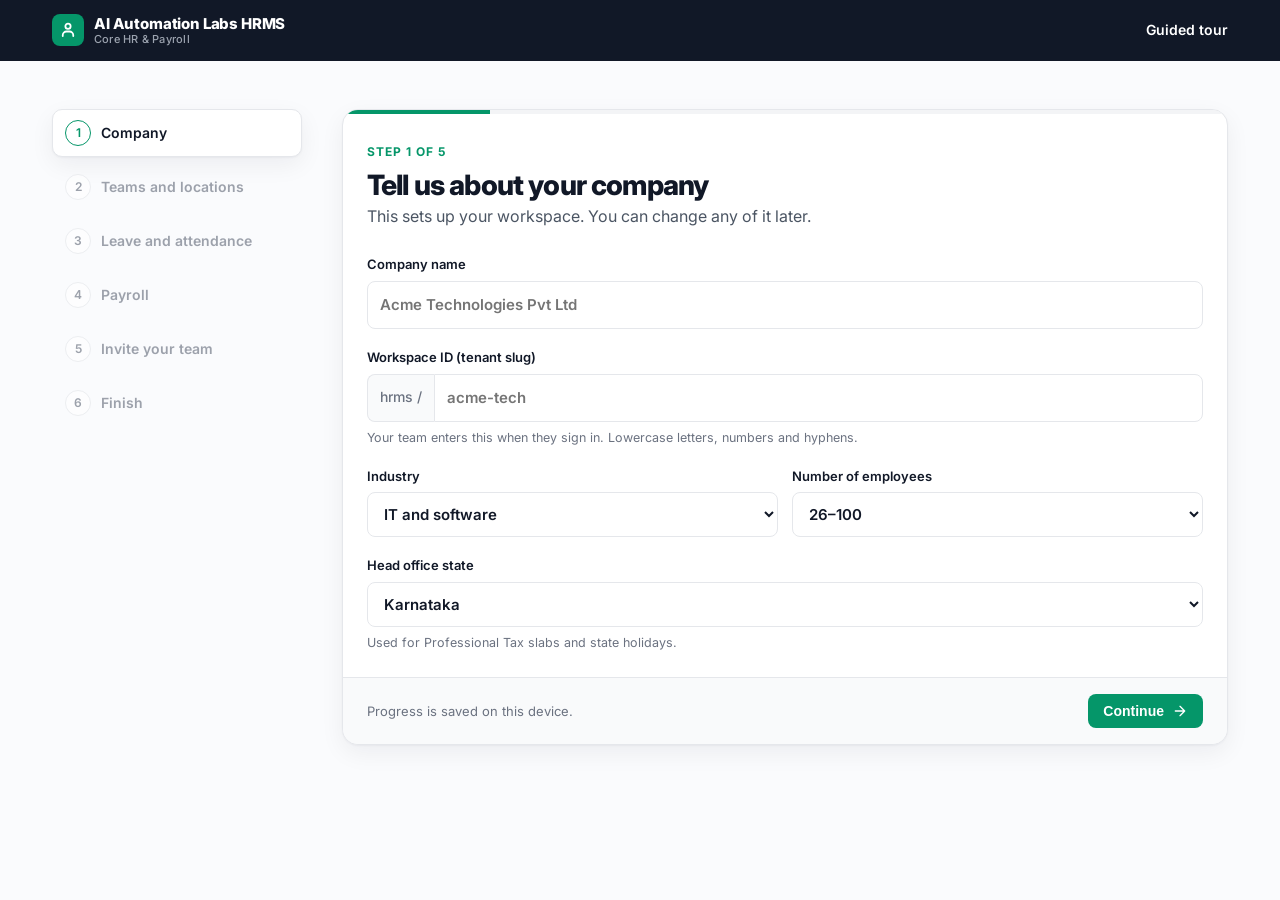
==== onboarding.html @ c488314c "Add sign-up, onboarding wizard and guided tour - signup.html: "Start free trial" page with How it wo" ====
<!doctype html>
<html lang="en-IN">
<head>
<meta charset="utf-8">
<meta name="viewport" content="width=device-width, initial-scale=1">
<title>Set up your company · AI Automation Labs HRMS</title>
<meta name="description" content="Set up your company in AI Automation Labs HRMS: departments, leave policy, payroll and team.">
<meta name="theme-color" content="#111827">
<link rel="preconnect" href="https://fonts.googleapis.com">
<link rel="preconnect" href="https://fonts.gstatic.com" crossorigin>
<link href="https://fonts.googleapis.com/css2?family=Inter:wght@400;500;600;700;800&display=swap" rel="stylesheet">
<link rel="stylesheet" href="site.css">
<link rel="stylesheet" href="pages.css">
<link rel="icon" href="data:image/svg+xml,%3Csvg xmlns='http://www.w3.org/2000/svg' viewBox='0 0 32 32'%3E%3Crect width='32' height='32' rx='8' fill='%23059669'/%3E%3Cpath d='M9 22v-1.5a4.5 4.5 0 0 1 4.5-4.5h5a4.5 4.5 0 0 1 4.5 4.5V22M16 13.5a3.5 3.5 0 1 0 0-7 3.5 3.5 0 0 0 0 7Z' fill='none' stroke='white' stroke-width='2.2' stroke-linecap='round'/%3E%3C/svg%3E">
</head>
<body>
<svg width="0" height="0" style="position:absolute" aria-hidden="true">
  <defs>
    <symbol id="i-user" viewBox="0 0 24 24" fill="none" stroke="currentColor" stroke-width="2" stroke-linecap="round" stroke-linejoin="round"><path d="M19 21v-2a4 4 0 0 0-4-4H9a4 4 0 0 0-4 4v2"/><circle cx="12" cy="7" r="4"/></symbol>
    <symbol id="i-users" viewBox="0 0 24 24" fill="none" stroke="currentColor" stroke-width="2" stroke-linecap="round" stroke-linejoin="round"><path d="M16 21v-2a4 4 0 0 0-4-4H6a4 4 0 0 0-4 4v2"/><circle cx="9" cy="7" r="4"/><path d="M22 21v-2a4 4 0 0 0-3-3.87M16 3.13a4 4 0 0 1 0 7.75"/></symbol>
    <symbol id="i-check" viewBox="0 0 24 24" fill="none" stroke="currentColor" stroke-width="2.4" stroke-linecap="round" stroke-linejoin="round"><path d="M20 6 9 17l-5-5"/></symbol>
    <symbol id="i-check-c" viewBox="0 0 24 24" fill="none" stroke="currentColor" stroke-width="2" stroke-linecap="round" stroke-linejoin="round"><circle cx="12" cy="12" r="10"/><path d="m9 12 2 2 4-4"/></symbol>
    <symbol id="i-x" viewBox="0 0 24 24" fill="none" stroke="currentColor" stroke-width="2" stroke-linecap="round"><circle cx="12" cy="12" r="10"/><path d="m15 9-6 6M9 9l6 6"/></symbol>
    <symbol id="i-arrow" viewBox="0 0 24 24" fill="none" stroke="currentColor" stroke-width="2" stroke-linecap="round" stroke-linejoin="round"><path d="M5 12h14M12 5l7 7-7 7"/></symbol>
    <symbol id="i-clock" viewBox="0 0 24 24" fill="none" stroke="currentColor" stroke-width="2" stroke-linecap="round" stroke-linejoin="round"><circle cx="12" cy="12" r="10"/><path d="M12 6v6l4 2"/></symbol>
    <symbol id="i-cal" viewBox="0 0 24 24" fill="none" stroke="currentColor" stroke-width="2" stroke-linecap="round" stroke-linejoin="round"><rect x="3" y="4" width="18" height="18" rx="2"/><path d="M16 2v4M8 2v4M3 10h18"/></symbol>
    <symbol id="i-rupee" viewBox="0 0 24 24" fill="none" stroke="currentColor" stroke-width="2" stroke-linecap="round" stroke-linejoin="round"><path d="M6 3h12M6 8h12M6 13l8.5 8M6 13h3a5 5 0 0 0 0-10"/></symbol>
    <symbol id="i-building" viewBox="0 0 24 24" fill="none" stroke="currentColor" stroke-width="2" stroke-linecap="round" stroke-linejoin="round"><rect x="4" y="2" width="16" height="20" rx="2"/><path d="M9 22v-4h6v4M8 6h.01M16 6h.01M12 6h.01M12 10h.01M12 14h.01M16 10h.01M16 14h.01M8 10h.01M8 14h.01"/></symbol>
    <symbol id="i-grid" viewBox="0 0 24 24" fill="none" stroke="currentColor" stroke-width="2" stroke-linecap="round" stroke-linejoin="round"><rect x="3" y="3" width="7" height="7" rx="1"/><rect x="14" y="3" width="7" height="7" rx="1"/><rect x="14" y="14" width="7" height="7" rx="1"/><rect x="3" y="14" width="7" height="7" rx="1"/></symbol>
    <symbol id="i-shield" viewBox="0 0 24 24" fill="none" stroke="currentColor" stroke-width="2" stroke-linecap="round" stroke-linejoin="round"><path d="M12 22s8-4 8-10V5l-8-3-8 3v7c0 6 8 10 8 10z"/><path d="m9 12 2 2 4-4"/></symbol>
    <symbol id="i-lock" viewBox="0 0 24 24" fill="none" stroke="currentColor" stroke-width="2" stroke-linecap="round" stroke-linejoin="round"><rect x="3" y="11" width="18" height="11" rx="2"/><path d="M7 11V7a5 5 0 0 1 10 0v4"/></symbol>
    <symbol id="i-pin" viewBox="0 0 24 24" fill="none" stroke="currentColor" stroke-width="2" stroke-linecap="round" stroke-linejoin="round"><path d="M20 10c0 6-8 12-8 12s-8-6-8-12a8 8 0 0 1 16 0Z"/><circle cx="12" cy="10" r="3"/></symbol>
    <symbol id="i-file" viewBox="0 0 24 24" fill="none" stroke="currentColor" stroke-width="2" stroke-linecap="round" stroke-linejoin="round"><path d="M14 2H6a2 2 0 0 0-2 2v16a2 2 0 0 0 2 2h12a2 2 0 0 0 2-2V8z"/><path d="M14 2v6h6M16 13H8M16 17H8M10 9H8"/></symbol>
    <symbol id="i-chart" viewBox="0 0 24 24" fill="none" stroke="currentColor" stroke-width="2" stroke-linecap="round" stroke-linejoin="round"><path d="M3 3v18h18"/><path d="m19 9-5 5-4-4-3 3"/></symbol>
    <symbol id="i-plus" viewBox="0 0 24 24" fill="none" stroke="currentColor" stroke-width="2" stroke-linecap="round"><path d="M12 5v14M5 12h14"/></symbol>
    <symbol id="i-alert" viewBox="0 0 24 24" fill="none" stroke="currentColor" stroke-width="2" stroke-linecap="round" stroke-linejoin="round"><circle cx="12" cy="12" r="10"/><path d="M12 8v4M12 16h.01"/></symbol>
    <symbol id="i-layers" viewBox="0 0 24 24" fill="none" stroke="currentColor" stroke-width="2" stroke-linecap="round" stroke-linejoin="round"><path d="m12 2 10 5-10 5L2 7l10-5zM2 17l10 5 10-5M2 12l10 5 10-5"/></symbol>
  </defs>
</svg>

<header class="topbar">
  <div class="container">
    <nav class="nav" aria-label="Main">
      <a href="index.html" class="logo" aria-label="AI Automation Labs HRMS home">
        <span class="logo-mark"><svg viewBox="0 0 24 24" fill="none" stroke="#fff" stroke-width="2.4" stroke-linecap="round"><path d="M5 20v-1a5 5 0 0 1 5-5h4a5 5 0 0 1 5 5v1"/><circle cx="12" cy="7" r="3.5"/></svg></span>
        <span>AI Automation Labs HRMS<small>Core HR &amp; Payroll</small></span>
      </a>
      <div class="right"><span class="hide-sm" id="who"></span><a href="tour.html">Guided tour</a></div>
    </nav>
  </div>
</header>

<main class="container">
  <div class="wiz">
    <ol class="wiz-rail" id="rail" aria-label="Setup steps">
      <li><button type="button" data-go="0"><span class="n">1</span>Company</button></li>
      <li><button type="button" data-go="1"><span class="n">2</span>Teams and locations</button></li>
      <li><button type="button" data-go="2"><span class="n">3</span>Leave and attendance</button></li>
      <li><button type="button" data-go="3"><span class="n">4</span>Payroll</button></li>
      <li><button type="button" data-go="4"><span class="n">5</span>Invite your team</button></li>
      <li><button type="button" data-go="5"><span class="n">6</span>Finish</button></li>
    </ol>

    <div class="wiz-card">
      <div class="progress"><i id="bar" style="width:16%"></i></div>

      <!-- Step 1: Company -->
      <section class="step" data-step="0">
        <div class="wiz-head"><span class="kicker">Step 1 of 5</span><h2>Tell us about your company</h2><p>This sets up your workspace. You can change any of it later.</p></div>
        <div class="wiz-body">
          <div class="field"><label for="o-legal">Company name</label><input id="o-legal" data-k="company.name" placeholder="Acme Technologies Pvt Ltd"></div>
          <div class="field">
            <label for="o-slug">Workspace ID (tenant slug)</label>
            <div class="prefix"><span>hrms /</span><input id="o-slug" data-k="company.slug" placeholder="acme-tech"></div>
            <span class="hint">Your team enters this when they sign in. Lowercase letters, numbers and hyphens.</span>
          </div>
          <div class="two">
            <div class="field"><label for="o-industry">Industry</label>
              <select id="o-industry" data-k="company.industry">
                <option>IT and software</option><option>Manufacturing</option><option>Retail</option><option>Healthcare</option><option>Education</option><option>Financial services</option><option>Hospitality</option><option>Logistics</option><option>Professional services</option><option>Other</option>
              </select></div>
            <div class="field"><label for="o-size">Number of employees</label>
              <select id="o-size" data-k="company.size"><option>1–25</option><option selected>26–100</option><option>101–300</option><option>300+</option></select></div>
          </div>
          <div class="field"><label for="o-state">Head office state</label>
            <select id="o-state" data-k="company.state">
              <option>Andhra Pradesh</option><option>Assam</option><option>Bihar</option><option>Chhattisgarh</option><option>Delhi</option><option>Goa</option><option>Gujarat</option><option>Haryana</option><option>Jharkhand</option><option selected>Karnataka</option><option>Kerala</option><option>Madhya Pradesh</option><option>Maharashtra</option><option>Odisha</option><option>Punjab</option><option>Rajasthan</option><option>Tamil Nadu</option><option>Telangana</option><option>Uttar Pradesh</option><option>Uttarakhand</option><option>West Bengal</option><option>Other</option>
            </select>
            <span class="hint">Used for Professional Tax slabs and state holidays.</span></div>
        </div>
      </section>

      <!-- Step 2: Teams -->
      <section class="step" data-step="1" hidden>
        <div class="wiz-head"><span class="kicker">Step 2 of 5</span><h2>Departments and locations</h2><p>We've added common departments. Remove what you don't need and add your own.</p></div>
        <div class="wiz-body">
          <h3>Departments</h3>
          <div class="chips" id="dept-chips"></div>
          <div class="add-row"><input id="dept-in" placeholder="Add a department, e.g. Customer Support" aria-label="New department"><button type="button" class="btn btn-outline btn-sm" id="dept-add">Add</button></div>
          <h3 style="margin-top:8px">Office locations</h3>
          <div class="chips" id="loc-chips"></div>
          <div class="add-row"><input id="loc-in" placeholder="Add a location, e.g. Pune" aria-label="New location"><button type="button" class="btn btn-outline btn-sm" id="loc-add">Add</button></div>
        </div>
      </section>

      <!-- Step 3: Leave & attendance -->
      <section class="step" data-step="2" hidden>
        <div class="wiz-head"><span class="kicker">Step 3 of 5</span><h2>Leave and attendance</h2><p>Set yearly leave, working days and office hours. Balances are credited to each employee's leave ledger.</p></div>
        <div class="wiz-body">
          <h3>Leave per year</h3>
          <div class="leave-grid">
            <div class="field"><label for="o-cl">Casual leave</label><input id="o-cl" type="number" min="0" max="60" data-k="leave.cl"><span class="hint">Days per year</span></div>
            <div class="field"><label for="o-sl">Sick leave</label><input id="o-sl" type="number" min="0" max="60" data-k="leave.sl"><span class="hint">Days per year</span></div>
            <div class="field"><label for="o-el">Earned leave</label><input id="o-el" type="number" min="0" max="60" data-k="leave.el"><span class="hint">Days per year, carried forward</span></div>
          </div>
          <h3>Weekly off</h3>
          <div class="days" id="days"></div>
          <div class="two">
            <div class="field"><label for="o-start">Office starts</label><input id="o-start" type="time" data-k="att.start"></div>
            <div class="field"><label for="o-end">Office ends</label><input id="o-end" type="time" data-k="att.end"></div>
          </div>
          <div class="field"><label for="o-grace">Late mark after</label>
            <select id="o-grace" data-k="att.grace"><option value="0">On time, no grace</option><option value="10">10 minutes</option><option value="15" selected>15 minutes</option><option value="30">30 minutes</option></select></div>
          <label class="toggle"><input type="checkbox" data-k="leave.holidays"><div><b>Add India's national holidays</b><span>Republic Day, Independence Day, Gandhi Jayanti and festival holidays for the year.</span></div></label>
        </div>
      </section>

      <!-- Step 4: Payroll -->
      <section class="step" data-step="3" hidden>
        <div class="wiz-head"><span class="kicker">Step 4 of 5</span><h2>Payroll and compliance</h2><p>Choose when you pay and which statutory deductions apply. HRMS calculates them on every pay run.</p></div>
        <div class="wiz-body">
          <div class="two">
            <div class="field"><label for="o-payday">Salary paid on</label>
              <select id="o-payday" data-k="pay.day"><option value="last">Last working day of the month</option><option value="1">1st of next month</option><option value="5">5th of next month</option><option value="7">7th of next month</option><option value="10">10th of next month</option></select></div>
            <div class="field"><label for="o-cutoff">Attendance cut-off</label>
              <select id="o-cutoff" data-k="pay.cutoff"><option value="end">End of the month</option><option value="25">25th of the month</option><option value="20">20th of the month</option></select>
              <span class="hint">Days after the cut-off count in next month's pay.</span></div>
          </div>
          <div class="field"><label for="o-struct">Default salary structure</label>
            <select id="o-struct" data-k="pay.structure"><option>Standard Tech CTC (Basic 40%, HRA 20%, Special allowance)</option><option>Manufacturing CTC (Basic 50%, HRA 10%, Conveyance)</option><option>Simple CTC (Basic 50%, HRA 25%, Other)</option><option>I'll set up my own</option></select></div>
          <h3>Statutory deductions</h3>
          <div class="toggles">
            <label class="toggle"><input type="checkbox" data-k="stat.epf"><div><b>EPF</b><span>12% employee and employer provident fund.</span></div></label>
            <label class="toggle"><input type="checkbox" data-k="stat.esi"><div><b>ESI</b><span>For employees earning up to ₹21,000 a month.</span></div></label>
            <label class="toggle"><input type="checkbox" data-k="stat.pt"><div><b>Professional Tax</b><span id="pt-state">As per your head office state's slabs.</span></div></label>
            <label class="toggle"><input type="checkbox" data-k="stat.tds"><div><b>TDS on salary</b><span>Monthly tax deduction under the chosen tax regime.</span></div></label>
          </div>
        </div>
      </section>

      <!-- Step 5: Invite -->
      <section class="step" data-step="4" hidden>
        <div class="wiz-head"><span class="kicker">Step 5 of 5</span><h2>Invite your team</h2><p>Add the people who will help run HR. Everyone signs in as themselves, and their role decides what they can see.</p></div>
        <div class="wiz-body">
          <div id="invites" class="stack"></div>
          <button type="button" class="link-btn" id="add-invite"><svg><use href="#i-plus"/></svg>Add another person</button>
          <p class="hint" style="color:var(--subtle);font-size:13.5px">You can skip this and invite people later, or bring in all employees at once from a spreadsheet after setup.</p>
        </div>
      </section>

      <!-- Finish -->
      <section class="step" data-step="5" hidden>
        <div class="wiz-body">
          <div class="done-hero">
            <div class="big"><svg><use href="#i-check"/></svg></div>
            <h2>Your setup is ready</h2>
            <p>Send it to our team and we'll create your company workspace with these settings. Your 14-day trial starts the day your workspace goes live.</p>
          </div>
          <div class="summary" id="summary"></div>
          <div class="next-grid">
            <button type="button" class="next" id="send-setup"><b>Send my setup</b><span>Opens your email app with the setup filled in, addressed to our team.</span><span class="go">Send setup <svg><use href="#i-arrow"/></svg></span></button>
            <a class="next" href="tour.html"><b>Take the guided tour</b><span>See how attendance, leave and payroll work in the demo company while you wait.</span><span class="go">Start the tour <svg><use href="#i-arrow"/></svg></span></a>
            <a class="next" href="https://hrms-updated-25-09-2026.onrender.com/login"><b>Open the live demo</b><span>Sign in with a demo account: Company Admin, HR Admin, Manager or Employee.</span><span class="go">Open HRMS <svg><use href="#i-arrow"/></svg></span></a>
            <a class="next" href="index.html#contact"><b>Book assisted onboarding</b><span>We set up your salary structures, leave policies and employee import with you.</span><span class="go">Talk to us <svg><use href="#i-arrow"/></svg></span></a>
          </div>
          <p class="status-msg" id="send-msg" role="status" hidden></p>
        </div>
      </section>

      <div class="wiz-foot" id="foot">
        <span class="left" id="saved">Progress is saved on this device.</span>
        <div class="btns">
          <button type="button" class="btn btn-outline btn-sm" id="back">Back</button>
          <button type="button" class="btn btn-primary btn-sm" id="next">Continue <svg><use href="#i-arrow"/></svg></button>
        </div>
      </div>
    </div>
  </div>
</main>

<script>
const CONTACT_EMAIL='your-email@example.com'; // TODO: replace with your onboarding / sales email
const KEY='hrms_onboarding';
const load=()=>{try{return JSON.parse(localStorage.getItem(KEY))||{}}catch(e){return{}}};
const persist=()=>{try{localStorage.setItem(KEY,JSON.stringify(S))}catch(e){}};

const DEFAULTS={
  company:{name:'',slug:'',industry:'IT and software',size:'26–100',state:'Karnataka'},
  depts:['Engineering','Sales','Operations','HR & Finance'],
  locs:['Bengaluru'],
  leave:{cl:12,sl:12,el:15,holidays:true},
  att:{start:'09:30',end:'18:30',grace:'15',off:['Sat','Sun']},
  pay:{day:'last',cutoff:'end',structure:'Standard Tech CTC (Basic 40%, HRA 20%, Special allowance)'},
  stat:{epf:true,esi:true,pt:true,tds:true},
  invites:[{email:'',role:'HR Admin'}],
  step:0,maxStep:0
};
const saved=load();
const S=Object.assign(structuredClone(DEFAULTS),saved);
for(const k of ['company','leave','att','pay','stat'])S[k]=Object.assign({},DEFAULTS[k],saved[k]||{});
if(S.account&&!S.company.name)S.company.name=S.account.company||'';
if(S.account)document.getElementById('who').textContent=S.account.name?`Signed up as ${S.account.name}`:'';

const slugify=s=>s.toLowerCase().replace(/\b(pvt|private|ltd|limited|llp|inc)\b\.?/g,'').replace(/[^a-z0-9]+/g,'-').replace(/^-+|-+$/g,'').slice(0,30);
if(!S.company.slug&&S.company.name)S.company.slug=slugify(S.company.name);

// bind simple fields
const get=p=>p.split('.').reduce((o,k)=>o?.[k],S);
const set=(p,v)=>{const ks=p.split('.');ks.slice(0,-1).reduce((o,k)=>o[k],S)[ks.at(-1)]=v;persist()};
document.querySelectorAll('[data-k]').forEach(el=>{
  const v=get(el.dataset.k);
  if(el.type==='checkbox')el.checked=!!v;else if(v!==undefined)el.value=v;
  el.addEventListener(el.type==='checkbox'||el.tagName==='SELECT'?'change':'input',()=>{
    set(el.dataset.k,el.type==='checkbox'?el.checked:el.type==='number'?Number(el.value):el.value);
    if(el.dataset.k==='company.state')ptText();
  });
});
const nameIn=document.getElementById('o-legal'),slugIn=document.getElementById('o-slug');
let slugTouched=!!saved.company?.slug;
nameIn.addEventListener('input',()=>{if(!slugTouched){slugIn.value=slugify(nameIn.value);set('company.slug',slugIn.value)}});
slugIn.addEventListener('input',()=>{slugTouched=true;slugIn.value=slugIn.value.toLowerCase().replace(/[^a-z0-9-]/g,'');set('company.slug',slugIn.value)});
function ptText(){document.getElementById('pt-state').textContent=`As per ${S.company.state} slabs.`}
ptText();

// chips
function chips(listKey,boxId,inId,btnId){
  const box=document.getElementById(boxId),inp=document.getElementById(inId);
  const draw=()=>{box.innerHTML='';S[listKey].forEach((t,i)=>{const c=document.createElement('span');c.className='chip';c.textContent=t;const b=document.createElement('button');b.type='button';b.setAttribute('aria-label','Remove '+t);b.textContent='×';b.onclick=()=>{S[listKey].splice(i,1);persist();draw()};c.append(b);box.append(c)})};
  const add=()=>{const v=inp.value.trim();if(v&&!S[listKey].includes(v)){S[listKey].push(v);persist();draw()}inp.value='';inp.focus()};
  document.getElementById(btnId).onclick=add;
  inp.addEventListener('keydown',e=>{if(e.key==='Enter'){e.preventDefault();add()}});
  draw();
}
chips('depts','dept-chips','dept-in','dept-add');
chips('locs','loc-chips','loc-in','loc-add');

// weekly off
const daysBox=document.getElementById('days');
['Mon','Tue','Wed','Thu','Fri','Sat','Sun'].forEach(d=>{
  const l=document.createElement('label');l.innerHTML=`<input type="checkbox" value="${d}"><span>${d}</span>`;
  const cb=l.querySelector('input');cb.checked=S.att.off.includes(d);
  cb.onchange=()=>{S.att.off=cb.checked?[...S.att.off,d]:S.att.off.filter(x=>x!==d);persist()};
  daysBox.append(l);
});

// invites
const inv=document.getElementById('invites');
const ROLES=['Company Admin','HR Admin','Manager','Employee'];
function drawInvites(){
  inv.innerHTML='';
  S.invites.forEach((p,i)=>{
    const r=document.createElement('div');r.className='invite-row';
    r.innerHTML=`<input type="email" placeholder="colleague@company.in" aria-label="Email for person ${i+1}" id="inv-email-${i}"><select aria-label="Role for person ${i+1}" id="inv-role-${i}">${ROLES.map(x=>`<option>${x}</option>`).join('')}</select><button type="button" class="icon-btn" aria-label="Remove person ${i+1}">×</button>`;
    const [e,s,b]=r.children;e.value=p.email;s.value=p.role;
    e.oninput=()=>{p.email=e.value.trim();persist()};s.onchange=()=>{p.role=s.value;persist()};
    b.onclick=()=>{S.invites.splice(i,1);if(!S.invites.length)S.invites.push({email:'',role:'Employee'});persist();drawInvites()};
    inv.append(r);
  });
}
document.getElementById('add-invite').onclick=()=>{S.invites.push({email:'',role:'Manager'});persist();drawInvites();inv.querySelector('.invite-row:last-child input').focus()};
drawInvites();

// validation per step
function validate(step){
  if(step===0){
    const okN=S.company.name.trim().length>1,okS=/^[a-z0-9][a-z0-9-]{1,29}$/.test(S.company.slug);
    nameIn.setAttribute('aria-invalid',!okN);slugIn.setAttribute('aria-invalid',!okS);
    if(!okN){nameIn.focus();return false}if(!okS){slugIn.focus();return false}
  }
  if(step===4){
    const bad=S.invites.findIndex(p=>p.email&&!/^[^\s@]+@[^\s@]+\.[^\s@]+$/.test(p.email));
    if(bad>-1){const el=document.getElementById('inv-email-'+bad);el.setAttribute('aria-invalid','true');el.focus();return false}
  }
  return true;
}

// summary
const fmtPay={last:'Last working day','1':'1st of next month','5':'5th of next month','7':'7th of next month','10':'10th of next month'};
function summary(){
  const st=Object.entries(S.stat).filter(([,v])=>v).map(([k])=>({epf:'EPF',esi:'ESI',pt:'PT',tds:'TDS'}[k])).join(', ')||'None';
  const people=S.invites.filter(p=>p.email);
  const items=[
    ['Company',`${S.company.name} · ${S.company.size} employees · ${S.company.state}`],
    ['Workspace ID',S.company.slug],
    ['Departments',S.depts.join(', ')||'None yet'],
    ['Locations',S.locs.join(', ')||'None yet'],
    ['Leave per year',`CL ${S.leave.cl} · SL ${S.leave.sl} · EL ${S.leave.el}${S.leave.holidays?' · National holidays':''}`],
    ['Office hours',`${S.att.start}–${S.att.end} · Late after ${S.att.grace} min · Off: ${S.att.off.join(', ')||'none'}`],
    ['Payroll',`Paid ${fmtPay[S.pay.day]} · ${S.pay.structure.split(' (')[0]}`],
    ['Statutory',st],
    ['Team invites',people.length?people.map(p=>`${p.email} (${p.role})`).join(', '):'None yet']
  ];
  const box=document.getElementById('summary');box.innerHTML='';
  items.forEach(([k,v])=>{const d=document.createElement('div');d.innerHTML='<small></small><p></p>';d.children[0].textContent=k;d.children[1].textContent=v;box.append(d)});
  return items;
}
document.getElementById('send-setup').onclick=()=>{
  const lines=summary().map(([k,v])=>`${k}: ${v}`);
  const a=S.account||{};
  const body=`New HRMS workspace request\n\nContact: ${a.name||''} · ${a.email||''} · +91 ${a.phone||''}\n\n${lines.join('\n')}`;
  location.href=`mailto:${CONTACT_EMAIL}?subject=${encodeURIComponent('HRMS setup: '+S.company.name)}&body=${encodeURIComponent(body)}`;
  const m=document.getElementById('send-msg');m.hidden=false;m.textContent=`Your email app should open with your setup filled in. If it doesn't, write to ${CONTACT_EMAIL}.`;
};

// navigation
const steps=[...document.querySelectorAll('.step')],rail=[...document.querySelectorAll('#rail button')];
const back=document.getElementById('back'),next=document.getElementById('next'),foot=document.getElementById('foot');
let firstShow=true;
function show(i){
  S.step=i;S.maxStep=Math.max(S.maxStep||0,i);persist();
  steps.forEach((s,j)=>s.hidden=j!==i);
  rail.forEach((b,j)=>{b.toggleAttribute('aria-current',false);if(j===i)b.setAttribute('aria-current','step');b.classList.toggle('done',j!==i&&j<S.maxStep);b.disabled=j>S.maxStep;b.querySelector('.n').innerHTML=b.classList.contains('done')?'<svg><use href="#i-check"/></svg>':j+1});
  document.getElementById('bar').style.width=((i+1)/6*100)+'%';
  back.hidden=i===0;
  if(i===5){summary();foot.hidden=true}else{foot.hidden=false;next.innerHTML=i===4?'Finish setup <svg><use href="#i-arrow"/></svg>':'Continue <svg><use href="#i-arrow"/></svg>'}
  if(firstShow){firstShow=false;return}
  window.scrollTo({top:0,behavior:'smooth'});
  const h=steps[i].querySelector('h2');if(h){h.tabIndex=-1;h.focus({preventScroll:true})}
}
next.onclick=()=>{if(validate(S.step))show(S.step+1)};
back.onclick=()=>show(Math.max(0,S.step-1));
rail.forEach((b,j)=>b.onclick=()=>{if(j<=S.maxStep&&(j<=S.step||validate(S.step)))show(j)});
show(Math.min(S.step||0,5));
</script>
</body>
</html>
---- site.css ----
:root{
  --charcoal:#111827; --charcoal-2:#1B2437; --charcoal-3:#273248;
  --brand:#059669; --brand-600:#047857; --brand-400:#10B981; --brand-300:#6EE7B7; --brand-50:#ECFDF5; --brand-100:#D1FAE5;
  --text:#111827; --muted:#4B5563; --subtle:#6B7280;
  --border:#E5E7EB; --panel:#FAFBFD; --white:#FFFFFF;
  --amber:#D97706; --amber-50:#FFFBEB; --red:#DC2626; --red-50:#FEF2F2; --blue:#2563EB; --blue-50:#EFF6FF;
  --radius:14px; --shadow:0 1px 2px rgba(17,24,39,.04),0 8px 24px rgba(17,24,39,.06);
  --app:https://hrms-updated-25-09-2026.onrender.com;
}
*{box-sizing:border-box;margin:0;padding:0}
html{scroll-behavior:smooth;-webkit-text-size-adjust:100%}
body{font-family:Inter,system-ui,-apple-system,"Segoe UI",Roboto,sans-serif;color:var(--text);background:var(--panel);line-height:1.6;font-size:16px;-webkit-font-smoothing:antialiased}
a{color:inherit;text-decoration:none}
img,svg{display:block}
.container{max-width:1240px;margin:0 auto;padding:0 16px}
@media(min-width:640px){.container{padding:0 24px}}
@media(min-width:1024px){.container{padding:0 32px}}
.sr-only{position:absolute;width:1px;height:1px;overflow:hidden;clip:rect(0,0,0,0)}
.skip:focus{position:fixed;left:16px;top:16px;z-index:100;background:#fff;padding:8px 16px;border-radius:8px;width:auto;height:auto;clip:auto;font-weight:600}
:focus-visible{outline:2px solid var(--brand-400);outline-offset:2px;border-radius:6px}

/* Buttons */
.btn{display:inline-flex;align-items:center;justify-content:center;gap:8px;font-weight:600;font-size:15px;border-radius:10px;padding:12px 20px;transition:background .15s,border-color .15s,transform .15s;white-space:nowrap;cursor:pointer;border:1px solid transparent}
.btn-sm{padding:8px 14px;font-size:14px;border-radius:8px}
.btn-primary{background:var(--brand);color:#fff}
.btn-primary:hover{background:var(--brand-600)}
.btn-ghost-dark{color:#fff;border-color:rgba(255,255,255,.22)}
.btn-ghost-dark:hover{background:rgba(255,255,255,.08);border-color:rgba(255,255,255,.4)}
.btn-outline{border-color:var(--border);background:#fff;color:var(--text)}
.btn-outline:hover{border-color:#cbd5e1}
.btn svg{width:16px;height:16px}

/* Header */
header{position:sticky;top:0;z-index:50;background:var(--charcoal);color:#fff;border-bottom:1px solid transparent;transition:border-color .2s,box-shadow .2s}
header.scrolled{border-color:rgba(255,255,255,.08);box-shadow:0 4px 20px rgba(0,0,0,.25)}
.nav{display:flex;align-items:center;justify-content:space-between;height:64px;gap:16px}
.logo{display:flex;align-items:center;gap:10px;font-weight:800;letter-spacing:-.01em}
.logo-mark{width:32px;height:32px;border-radius:8px;background:var(--brand);display:grid;place-items:center;flex-shrink:0}
.logo-mark svg{width:18px;height:18px}
.logo small{display:block;font-size:11px;font-weight:500;color:#9CA3AF;letter-spacing:.02em;line-height:1.1}
.logo span{line-height:1.15;font-size:15px}
.nav-links{display:none;gap:28px;font-size:14px;color:#D1D5DB;font-weight:500}
.nav-links a:hover{color:#fff}
.nav-cta{display:none;gap:10px;align-items:center}
.nav-cta .signin{font-size:14px;color:#D1D5DB;font-weight:500;padding:8px 10px}
.nav-cta .signin:hover{color:#fff}
.menu-btn{background:none;border:0;color:#fff;padding:8px;cursor:pointer}
.menu-btn svg{width:24px;height:24px}
.mobile-menu{display:none;border-top:1px solid rgba(255,255,255,.08);padding:12px 0 20px}
.mobile-menu.open{display:block}
.mobile-menu a:not(.btn){display:block;padding:10px 0;color:#D1D5DB;font-weight:500}
.mobile-menu .btn{width:100%;margin-top:10px}
@media(min-width:900px){.nav-links,.nav-cta{display:flex}.menu-btn,.mobile-menu,.mobile-menu.open{display:none}}

/* Hero */
.hero{background:var(--charcoal);color:#fff;position:relative;overflow:hidden;padding:64px 0 0}
.hero::before{content:"";position:absolute;inset:0;background:radial-gradient(800px 400px at 50% -10%,rgba(16,185,129,.22),transparent 70%);pointer-events:none}
.hero-inner{position:relative;text-align:center;max-width:860px;margin:0 auto}
.eyebrow{display:inline-flex;align-items:center;gap:8px;font-size:13px;font-weight:600;color:var(--brand-300);background:rgba(16,185,129,.1);border:1px solid rgba(16,185,129,.25);padding:6px 12px;border-radius:999px}
.eyebrow .dot{width:6px;height:6px;border-radius:50%;background:var(--brand-400)}
h1{font-size:clamp(36px,6vw,64px);line-height:1.06;font-weight:800;letter-spacing:-.035em;margin:22px 0 18px;text-wrap:balance}
h1 em{font-style:normal;color:var(--brand-300)}
.lead{font-size:clamp(17px,2vw,20px);color:#C7CDD8;max-width:680px;margin:0 auto;text-wrap:pretty}
.hero-cta{display:flex;gap:12px;justify-content:center;flex-wrap:wrap;margin-top:32px}
.checks{display:flex;gap:10px 22px;justify-content:center;flex-wrap:wrap;margin-top:22px;font-size:14px;color:#9CA3AF}
.checks span{display:inline-flex;align-items:center;gap:6px}
.checks svg{width:16px;height:16px;color:var(--brand-400)}
.hero-shot{position:relative;margin:56px auto 0;max-width:1100px}
.hero-shot .frame{border-radius:16px 16px 0 0;border-bottom:0}
.float-card{position:absolute;background:#fff;color:var(--text);border-radius:12px;padding:12px 14px;box-shadow:0 12px 32px rgba(0,0,0,.25);font-size:13px;display:none;align-items:center;gap:10px;z-index:2}
.float-card b{display:block;font-size:13px}
.float-card small{color:var(--subtle);font-size:12px}
.float-card .ic{width:32px;height:32px;border-radius:8px;display:grid;place-items:center;flex-shrink:0}
.float-card .ic svg{width:16px;height:16px}
.fc-1{left:-28px;top:330px}.fc-2{right:-28px;top:120px}
@media(min-width:1180px){.float-card{display:flex}}

/* App frame mock */
.frame{background:#fff;border:1px solid var(--border);border-radius:16px;overflow:hidden;box-shadow:0 24px 60px rgba(0,0,0,.28);color:var(--text);text-align:left}
.frame-bar{display:flex;align-items:center;gap:8px;padding:10px 14px;border-bottom:1px solid var(--border);background:#F9FAFB;font-size:12px;color:var(--subtle)}
.frame-bar i{width:10px;height:10px;border-radius:50%;background:#E5E7EB;display:block}
.frame-bar .url{margin-left:10px;background:#fff;border:1px solid var(--border);border-radius:6px;padding:2px 10px;flex:1;max-width:340px;overflow:hidden;text-overflow:ellipsis;white-space:nowrap}
.app{display:grid;grid-template-columns:1fr;min-height:420px}
@media(min-width:760px){.app{grid-template-columns:200px 1fr}}
.side{display:none;background:var(--charcoal);color:#9CA3AF;padding:16px 10px;font-size:13px}
@media(min-width:760px){.side{display:block}}
.side .brandline{display:flex;align-items:center;gap:8px;color:#fff;font-weight:700;padding:4px 8px 16px;font-size:13px}
.side .brandline .logo-mark{width:24px;height:24px;border-radius:6px}
.side .brandline .logo-mark svg{width:13px;height:13px}
.side a{display:flex;align-items:center;gap:10px;padding:8px 10px;border-radius:8px;margin-bottom:2px}
.side a.on{background:rgba(16,185,129,.14);color:#fff}
.side a svg{width:15px;height:15px}
.main{padding:18px;background:#F8FAFC;min-width:0}
.main-head{display:flex;justify-content:space-between;align-items:flex-start;gap:12px;margin-bottom:14px;flex-wrap:wrap}
.main-head h4{font-size:17px;font-weight:700;letter-spacing:-.01em}
.main-head p{font-size:12px;color:var(--subtle)}
.pill{display:inline-flex;align-items:center;gap:6px;font-size:11px;font-weight:600;padding:3px 9px;border-radius:999px;white-space:nowrap}
.p-green{background:var(--brand-50);color:var(--brand-600)}
.p-amber{background:var(--amber-50);color:var(--amber)}
.p-red{background:var(--red-50);color:var(--red)}
.p-blue{background:var(--blue-50);color:var(--blue)}
.p-gray{background:#F3F4F6;color:#4B5563}
.kpis{display:grid;grid-template-columns:repeat(2,1fr);gap:10px;margin-bottom:12px}
@media(min-width:900px){.kpis{grid-template-columns:repeat(4,1fr)}}
.kpi{background:#fff;border:1px solid var(--border);border-radius:10px;padding:12px}
.kpi small{font-size:11px;color:var(--subtle);display:block}
.kpi b{font-size:22px;letter-spacing:-.02em;font-variant-numeric:tabular-nums}
.kpi .delta{font-size:11px;color:var(--brand-600);font-weight:600}
.grid2{display:grid;grid-template-columns:1fr;gap:12px}
@media(min-width:900px){.grid2{grid-template-columns:1.4fr 1fr}}
.card{background:#fff;border:1px solid var(--border);border-radius:10px;padding:14px;min-width:0}
.card h5{font-size:13px;font-weight:700;margin-bottom:2px}
.card .sub{font-size:11px;color:var(--subtle);margin-bottom:10px}
.row{display:flex;align-items:center;justify-content:space-between;gap:10px;padding:8px 0;border-top:1px solid #F3F4F6;font-size:12.5px}
.row:first-of-type{border-top:0}
.who{display:flex;align-items:center;gap:9px;min-width:0}
.who div{min-width:0}
.who b{display:block;font-weight:600;white-space:nowrap;overflow:hidden;text-overflow:ellipsis}
.who small{color:var(--subtle);font-size:11px;white-space:nowrap}
.av{width:28px;height:28px;border-radius:50%;display:grid;place-items:center;font-size:11px;font-weight:700;flex-shrink:0}
.mini-btns{display:flex;gap:6px}
.mini-btns span{font-size:11px;font-weight:600;padding:4px 9px;border-radius:6px;border:1px solid var(--border)}
.mini-btns .ok{background:var(--brand);color:#fff;border-color:var(--brand)}
.bars{display:flex;align-items:flex-end;gap:6px;height:110px;padding-top:6px}
.bars div{flex:1;background:var(--brand-100);border-radius:4px 4px 0 0;position:relative}
.bars div.hi{background:var(--brand-400)}
.bar-labels{display:flex;gap:6px;font-size:10px;color:var(--subtle);margin-top:6px}
.bar-labels span{flex:1;text-align:center}
.meter{height:6px;border-radius:999px;background:#F3F4F6;overflow:hidden;margin-top:6px}
.meter i{display:block;height:100%;background:var(--brand-400);border-radius:999px}
.table{width:100%;border-collapse:collapse;font-size:12px}
.table th{text-align:left;font-weight:600;color:var(--subtle);font-size:11px;padding:8px 6px;border-bottom:1px solid var(--border);white-space:nowrap}
.table td{padding:9px 6px;border-bottom:1px solid #F3F4F6;white-space:nowrap;font-variant-numeric:tabular-nums}
.table td.num,.table th.num{text-align:right}
.scroll-x{overflow-x:auto}
.clock{display:flex;align-items:center;justify-content:space-between;gap:12px;flex-wrap:wrap}
.clock .time{font-size:28px;font-weight:800;letter-spacing:-.02em;font-variant-numeric:tabular-nums}
.cal{display:grid;grid-template-columns:repeat(7,1fr);gap:4px;font-size:11px;text-align:center}
.cal span{padding:6px 0;border-radius:6px;background:#F9FAFB;color:#374151}
.cal .h{background:none;color:var(--subtle);font-weight:600}
.cal .P{background:var(--brand-50);color:var(--brand-600);font-weight:600}
.cal .L{background:var(--blue-50);color:var(--blue);font-weight:600}
.cal .A{background:var(--red-50);color:var(--red);font-weight:600}
.cal .W{background:#F3F4F6;color:#9CA3AF}
.cal .Ho{background:var(--amber-50);color:var(--amber);font-weight:600}
.legend{display:flex;gap:12px;flex-wrap:wrap;font-size:11px;color:var(--subtle);margin-top:10px}
.legend span{display:inline-flex;align-items:center;gap:5px}
.legend i{width:8px;height:8px;border-radius:2px;display:block}

/* Sections */
section{padding:88px 0}
.sec-head{max-width:720px;margin:0 auto 48px;text-align:center}
.kicker{font-size:13px;font-weight:700;letter-spacing:.08em;text-transform:uppercase;color:var(--brand)}
h2{font-size:clamp(30px,4.2vw,46px);line-height:1.1;letter-spacing:-.03em;font-weight:800;margin:10px 0 14px;text-wrap:balance}
.sec-head p{color:var(--muted);font-size:18px;text-wrap:pretty}
.bg-white{background:#fff;border-top:1px solid var(--border);border-bottom:1px solid var(--border)}

/* Problem / compare */
.compare{max-width:960px;margin:0 auto;background:#fff;border:1px solid var(--border);border-radius:var(--radius);overflow:hidden;box-shadow:var(--shadow)}
.cmp-head,.cmp-row{display:grid;grid-template-columns:1fr;gap:6px;padding:14px 20px}
@media(min-width:720px){.cmp-head,.cmp-row{grid-template-columns:150px 1fr 1fr;gap:16px;align-items:center}}
.cmp-head{background:#F9FAFB;border-bottom:1px solid var(--border);font-size:12px;font-weight:700;text-transform:uppercase;letter-spacing:.06em;color:var(--subtle);display:none}
@media(min-width:720px){.cmp-head{display:grid}}
.cmp-head .w{color:var(--brand)}
.cmp-row{border-top:1px solid #F3F4F6}
.cmp-row:first-of-type{border-top:0}
.cmp-row .k{font-weight:700;font-size:15px}
.cmp-row .old,.cmp-row .new{display:flex;align-items:center;gap:10px;font-size:15px}
.cmp-row .old{color:var(--subtle)}
.cmp-row .old svg{color:#D1D5DB}
.cmp-row .new svg{color:var(--brand)}
.cmp-row svg{width:18px;height:18px;flex-shrink:0}

/* Pillars */
.pillars{display:grid;grid-template-columns:1fr;gap:20px}
@media(min-width:860px){.pillars{grid-template-columns:1fr 1fr}}
.pillar{background:#fff;border:1px solid var(--border);border-radius:var(--radius);padding:28px;box-shadow:var(--shadow)}
.pillar-top{display:flex;gap:14px;align-items:flex-start;margin-bottom:20px}
.pillar-ic{width:44px;height:44px;border-radius:12px;background:var(--brand-50);color:var(--brand);display:grid;place-items:center;flex-shrink:0}
.pillar-ic svg{width:22px;height:22px}
.pillar h3{font-size:21px;letter-spacing:-.02em;font-weight:700}
.pillar-top p{color:var(--muted);font-size:15px}
.feat{display:flex;gap:12px;padding:14px 0;border-top:1px solid #F3F4F6}
.feat svg{width:18px;height:18px;color:var(--brand);flex-shrink:0;margin-top:3px}
.feat b{display:block;font-size:15px}
.feat span{color:var(--muted);font-size:14.5px}

/* Product tabs */
.tabs{display:flex;gap:6px;justify-content:center;flex-wrap:wrap;margin-bottom:28px}
.tab{font:inherit;font-size:14px;font-weight:600;padding:9px 16px;border-radius:999px;border:1px solid var(--border);background:#fff;color:var(--muted);cursor:pointer;transition:all .15s}
.tab:hover{color:var(--text);border-color:#cbd5e1}
.tab[aria-selected="true"]{background:var(--charcoal);color:#fff;border-color:var(--charcoal)}
.panel{display:none}
.panel.on{display:grid;grid-template-columns:1fr;gap:32px;align-items:center}
@media(min-width:1000px){.panel.on{grid-template-columns:1fr 340px}}
.panel .frame{box-shadow:0 20px 50px rgba(17,24,39,.12)}
.panel-copy .kicker{font-size:12px}
.panel-copy h3{font-size:26px;letter-spacing:-.02em;line-height:1.2;margin:8px 0 12px}
.panel-copy p{color:var(--muted)}
.panel-copy ul{list-style:none;margin-top:18px}
.panel-copy li{display:flex;gap:10px;padding:6px 0;font-size:15px}
.panel-copy li svg{width:18px;height:18px;color:var(--brand);flex-shrink:0;margin-top:3px}

/* India */
.india{display:grid;grid-template-columns:1fr;gap:16px}
@media(min-width:640px){.india{grid-template-columns:1fr 1fr}}
@media(min-width:1000px){.india{grid-template-columns:repeat(4,1fr)}}
.tile{background:#fff;border:1px solid var(--border);border-radius:var(--radius);padding:22px}
.tile .ic{width:38px;height:38px;border-radius:10px;background:var(--brand-50);color:var(--brand);display:grid;place-items:center;margin-bottom:14px}
.tile .ic svg{width:19px;height:19px}
.tile h3{font-size:16px;font-weight:700;margin-bottom:6px;letter-spacing:-.01em}
.tile p{font-size:14.5px;color:var(--muted)}

/* Roles */
.roles{display:grid;grid-template-columns:1fr;gap:16px}
@media(min-width:640px){.roles{grid-template-columns:1fr 1fr}}
@media(min-width:1000px){.roles{grid-template-columns:repeat(4,1fr)}}
.role{background:var(--charcoal-2);color:#fff;border-radius:var(--radius);padding:24px;border:1px solid rgba(255,255,255,.06)}
.role .tag{font-size:12px;font-weight:700;color:var(--brand-300);letter-spacing:.05em;text-transform:uppercase}
.role h3{font-size:19px;margin:6px 0 12px;letter-spacing:-.01em}
.role ul{list-style:none;font-size:14.5px;color:#C7CDD8}
.role li{padding:5px 0;display:flex;gap:8px}
.role li::before{content:"";width:5px;height:5px;border-radius:50%;background:var(--brand-400);margin-top:10px;flex-shrink:0}
.dark{background:var(--charcoal);color:#fff}
.dark .sec-head p{color:#C7CDD8}
.dark .kicker{color:var(--brand-300)}

/* FAQ */
.faq-wrap{display:grid;grid-template-columns:1fr;gap:40px}
@media(min-width:960px){.faq-wrap{grid-template-columns:340px 1fr}}
.faq-wrap .sec-head{text-align:left;margin:0}
.faq details{background:#fff;border:1px solid var(--border);border-radius:12px;margin-bottom:10px;overflow:hidden}
.faq summary{list-style:none;cursor:pointer;padding:18px 20px;font-weight:600;display:flex;justify-content:space-between;gap:16px;align-items:center}
.faq summary::-webkit-details-marker{display:none}
.faq summary svg{width:18px;height:18px;color:var(--subtle);transition:transform .2s;flex-shrink:0}
.faq details[open] summary svg{transform:rotate(45deg)}
.faq details p{padding:0 20px 18px;color:var(--muted);font-size:15px}

/* Pricing */
.billing{display:flex;justify-content:center;margin-bottom:12px}
.billing-toggle{display:inline-flex;background:#fff;border:1px solid var(--border);border-radius:999px;padding:4px;gap:4px}
.billing-toggle button{font:inherit;font-size:14px;font-weight:600;border:0;background:none;color:var(--muted);padding:8px 18px;border-radius:999px;cursor:pointer;display:inline-flex;gap:8px;align-items:center}
.billing-toggle button[aria-pressed="true"]{background:var(--charcoal);color:#fff}
.billing-toggle .save{font-size:11px;font-weight:700;background:var(--brand-100);color:var(--brand-600);padding:2px 7px;border-radius:999px}
.trial-note{text-align:center;color:var(--subtle);font-size:14px;margin-bottom:32px}
.plans{display:grid;grid-template-columns:1fr;gap:16px;align-items:stretch}
@media(min-width:640px){.plans{grid-template-columns:1fr 1fr}}
@media(min-width:1100px){.plans{grid-template-columns:repeat(4,1fr)}}
.plan{background:#fff;border:1px solid var(--border);border-radius:var(--radius);padding:24px;display:flex;flex-direction:column;gap:16px;position:relative}
.plan.pop{border:2px solid var(--brand);box-shadow:0 12px 32px rgba(5,150,105,.12)}
.plan .badge{position:absolute;top:-12px;left:24px;background:var(--brand);color:#fff;font-size:12px;font-weight:700;padding:3px 10px;border-radius:999px}
.plan .for{font-size:13px;color:var(--subtle);font-weight:500}
.plan h3{font-size:20px;letter-spacing:-.02em;margin-top:2px}
.price{display:flex;align-items:baseline;gap:4px}
.price b{font-size:34px;letter-spacing:-.03em;font-weight:800;font-variant-numeric:tabular-nums}
.price span{color:var(--subtle);font-size:14px}
.billed{font-size:13px;color:var(--subtle);margin-top:-12px;min-height:20px}
.limits{display:flex;flex-direction:column;gap:6px;padding:14px 0;border-top:1px solid #F3F4F6;border-bottom:1px solid #F3F4F6;font-size:14px;font-weight:600}
.limits span{display:flex;gap:8px;align-items:center}
.limits svg{width:16px;height:16px;color:var(--brand)}
.plan ul{list-style:none;display:flex;flex-direction:column;gap:8px;font-size:14px;color:var(--muted);flex:1}
.plan li{display:flex;gap:8px}
.plan li svg{width:16px;height:16px;color:var(--brand);flex-shrink:0;margin-top:3px}
.plan .btn{width:100%}
.compare-plans{margin-top:28px;background:#fff;border:1px solid var(--border);border-radius:var(--radius);overflow:hidden}
.compare-plans summary{list-style:none;cursor:pointer;padding:18px 22px;font-weight:700;display:flex;justify-content:space-between;align-items:center}
.compare-plans summary::-webkit-details-marker{display:none}
.compare-plans summary svg{width:18px;height:18px;color:var(--subtle);transition:transform .2s}
.compare-plans[open] summary svg{transform:rotate(45deg)}
.compare-plans .scroll-x{padding:0 22px 22px}
.ctable{width:100%;border-collapse:collapse;font-size:14px;min-width:640px}
.ctable th,.ctable td{padding:11px 10px;border-bottom:1px solid #F3F4F6;text-align:center}
.ctable th:first-child,.ctable td:first-child{text-align:left}
.ctable thead th{font-size:13px;color:var(--subtle);font-weight:700}
.ctable .grp td{background:#F9FAFB;font-weight:700;font-size:12px;text-transform:uppercase;letter-spacing:.06em;color:var(--subtle)}
.ctable svg{width:16px;height:16px;color:var(--brand);display:inline-block}
.ctable .no{color:#D1D5DB}

/* Contact */
.contact-wrap{display:grid;grid-template-columns:1fr;gap:40px;align-items:start}
@media(min-width:960px){.contact-wrap{grid-template-columns:1fr 1.1fr}}
.contact-wrap .sec-head{text-align:left;margin:0}
.contact-points{list-style:none;display:flex;flex-direction:column;gap:14px;margin-top:24px}
.contact-points li{display:flex;gap:12px;font-size:15px;color:var(--muted)}
.contact-points li svg{width:20px;height:20px;color:var(--brand);flex-shrink:0;margin-top:2px}
.contact-points b{color:var(--text);display:block}
.form{background:#fff;border:1px solid var(--border);border-radius:var(--radius);padding:24px;display:grid;grid-template-columns:1fr;gap:14px;box-shadow:var(--shadow)}
@media(min-width:600px){.form{grid-template-columns:1fr 1fr}}
.form .full{grid-column:1/-1}
.form label{display:flex;flex-direction:column;gap:6px;font-size:13px;font-weight:600}
.form input,.form select,.form textarea{font:inherit;font-size:15px;padding:10px 12px;border:1px solid var(--border);border-radius:8px;background:#fff;color:var(--text);width:100%}
.form input:focus,.form select:focus,.form textarea:focus{outline:2px solid var(--brand-400);outline-offset:0;border-color:transparent}
.form textarea{min-height:96px;resize:vertical}
.form .btn{width:100%}
.form-msg{font-size:14px;color:var(--brand-600);font-weight:600}

/* CTA */
.cta{background:var(--charcoal);color:#fff;border-radius:20px;padding:56px 24px;text-align:center;position:relative;overflow:hidden}
.cta::before{content:"";position:absolute;inset:0;background:radial-gradient(600px 300px at 50% 0,rgba(16,185,129,.22),transparent 70%)}
.cta>*{position:relative}
.cta h2{color:#fff}
.cta p{color:#C7CDD8;max-width:560px;margin:0 auto;font-size:18px}

/* Footer */
footer{background:var(--charcoal);color:#9CA3AF;padding:56px 0 28px;font-size:14px}
.foot{display:grid;grid-template-columns:1fr;gap:32px}
@media(min-width:760px){.foot{grid-template-columns:2fr 1fr 1fr}}
.foot p{max-width:360px;margin-top:14px}
.foot h4{color:#fff;font-size:14px;margin-bottom:12px}
.foot a{display:block;padding:4px 0}
.foot a:hover{color:#fff}
.foot-bottom{border-top:1px solid rgba(255,255,255,.08);margin-top:40px;padding-top:20px;display:flex;justify-content:space-between;flex-wrap:wrap;gap:8px;font-size:13px}
.logo.light span{color:#fff}

@media(prefers-reduced-motion:reduce){*{transition:none!important;scroll-behavior:auto!important}}
---- pages.css ----
/* Styles for signup.html, onboarding.html and tour.html (loaded after site.css) */

/* site.css pads every <section> for the landing page; app screens and wizard steps don't want that */
section.view,section.step{padding:0}
[hidden]{display:none!important}
.tour-pop.center .acts{margin-top:16px}
.wiz-head h2:focus{outline:none}

/* ===== Shared top bar ===== */
.topbar{background:var(--charcoal);color:#fff;position:sticky;top:0;z-index:50}
.topbar .nav{height:60px}
.topbar .right{display:flex;align-items:center;gap:14px;font-size:14px;color:#C7CDD8}
.topbar .right a{color:#fff;font-weight:600}
.topbar .right a:hover{color:var(--brand-300)}
.topbar .right .hide-sm{display:none}
@media(min-width:640px){.topbar .right .hide-sm{display:inline}}

/* ===== Sign-up ===== */
.auth{display:grid;grid-template-columns:1fr;min-height:calc(100vh - 60px)}
@media(min-width:960px){.auth{grid-template-columns:1fr 1fr}}
.auth-side{background:var(--charcoal-2);color:#fff;padding:48px 0;position:relative;overflow:hidden}
.auth-side::before{content:"";position:absolute;inset:0;background:radial-gradient(500px 300px at 20% 0,rgba(16,185,129,.2),transparent 70%)}
.auth-side .inner{position:relative;max-width:480px;margin:0 auto;padding:0 24px}
.auth-side .kicker{color:var(--brand-300)}
.auth-side h1{font-size:clamp(30px,4vw,44px);margin:12px 0 28px}
.steps{list-style:none;display:flex;flex-direction:column;gap:22px;counter-reset:s}
.steps li{display:flex;gap:16px;align-items:flex-start;counter-increment:s}
.steps li::before{content:counter(s);width:34px;height:34px;border-radius:50%;background:rgba(16,185,129,.16);color:var(--brand-300);display:grid;place-items:center;font-weight:800;flex-shrink:0;border:1px solid rgba(16,185,129,.35)}
.steps b{display:block;font-size:16px}
.steps span{color:#C7CDD8;font-size:14.5px}
.auth-note{margin-top:36px;padding:18px;border-radius:12px;background:rgba(255,255,255,.05);border:1px solid rgba(255,255,255,.08);font-size:14px;color:#C7CDD8}
.auth-note b{color:#fff}
.auth-note a{color:var(--brand-300);font-weight:600}
.auth-main{display:flex;align-items:center;justify-content:center;padding:48px 16px;background:var(--panel)}
.auth-card{width:100%;max-width:460px}
.auth-card h2{font-size:30px;margin:0 0 6px}
.auth-card .muted{color:var(--muted);margin-bottom:24px}
.auth-card .muted a{color:var(--brand);font-weight:600}
.stack{display:flex;flex-direction:column;gap:14px}
.field{display:flex;flex-direction:column;gap:6px;font-size:13px;font-weight:600;min-width:0}
.field .hint{font-weight:400;color:var(--subtle);font-size:12.5px}
.field .err{font-weight:500;color:var(--red);font-size:12.5px}
.field input,.field select,.field textarea{font:inherit;font-size:15px;padding:11px 12px;border:1px solid var(--border);border-radius:8px;background:#fff;color:var(--text);width:100%}
.field input:focus,.field select:focus,.field textarea:focus{outline:2px solid var(--brand-400);outline-offset:0;border-color:transparent}
.field input[aria-invalid="true"]{border-color:var(--red)}
.prefix{display:flex;align-items:stretch}
.prefix span{display:grid;place-items:center;padding:0 12px;border:1px solid var(--border);border-right:0;border-radius:8px 0 0 8px;background:#F9FAFB;color:var(--subtle);font-size:14px;font-weight:500;white-space:nowrap}
.prefix input{border-radius:0 8px 8px 0;min-width:0}
.check{display:flex;gap:10px;align-items:flex-start;font-size:14px;font-weight:400;color:var(--muted)}
.check input{width:18px;height:18px;margin-top:2px;accent-color:var(--brand);flex-shrink:0}
.check a{color:var(--brand);font-weight:600}
.fine{font-size:13px;color:var(--subtle);text-align:center}
.two{display:grid;grid-template-columns:1fr;gap:14px}
@media(min-width:560px){.two{grid-template-columns:1fr 1fr}}
.stack .btn{width:100%}

/* ===== Onboarding wizard ===== */
.wiz{display:grid;grid-template-columns:1fr;gap:24px;padding:28px 0 64px}
@media(min-width:960px){.wiz{grid-template-columns:250px 1fr;gap:40px;padding-top:48px}}
.wiz-rail{list-style:none;display:flex;gap:6px;overflow-x:auto;padding-bottom:4px;min-width:0}
@media(min-width:960px){.wiz-rail{flex-direction:column;position:sticky;top:96px;align-self:start;overflow:visible}}
.wiz-rail li{flex-shrink:0}
.wiz-rail button{font:inherit;width:100%;display:flex;gap:10px;align-items:center;text-align:left;border:1px solid transparent;background:none;border-radius:10px;padding:10px 12px;color:var(--subtle);font-size:14px;font-weight:600;cursor:pointer;white-space:nowrap}
.wiz-rail button:disabled{cursor:default;opacity:.65}
.wiz-rail .n{width:26px;height:26px;border-radius:50%;border:1.5px solid var(--border);display:grid;place-items:center;font-size:12px;flex-shrink:0;background:#fff}
.wiz-rail .n svg{width:14px;height:14px}
.wiz-rail button[aria-current="step"]{background:#fff;border-color:var(--border);color:var(--text);box-shadow:var(--shadow)}
.wiz-rail button[aria-current="step"] .n{border-color:var(--brand);color:var(--brand)}
.wiz-rail button.done{color:var(--text)}
.wiz-rail button.done .n{background:var(--brand);border-color:var(--brand);color:#fff}
.wiz-card{background:#fff;border:1px solid var(--border);border-radius:16px;box-shadow:var(--shadow);overflow:hidden;min-width:0}
.progress{height:4px;background:#F3F4F6}
.progress i{display:block;height:100%;background:var(--brand);transition:width .3s}
.wiz-head{padding:24px 24px 0}
.wiz-head .kicker{font-size:12px}
.wiz-head h2{font-size:clamp(22px,3vw,28px);margin:6px 0 4px}
.wiz-head p{color:var(--muted)}
.wiz-body{padding:24px;display:flex;flex-direction:column;gap:18px}
.wiz-body h3{font-size:15px}
.wiz-foot{display:flex;justify-content:space-between;align-items:center;gap:12px;padding:16px 24px;border-top:1px solid var(--border);background:#F9FAFB;flex-wrap:wrap}
.wiz-foot .left{font-size:13px;color:var(--subtle)}
.wiz-foot .btns{display:flex;gap:8px;margin-left:auto;flex-wrap:wrap}
.step[hidden]{display:none!important}
.chips{display:flex;flex-wrap:wrap;gap:8px}
.chip{display:inline-flex;align-items:center;gap:4px;padding:5px 6px 5px 12px;border-radius:999px;background:var(--brand-50);color:var(--brand-600);font-size:14px;font-weight:600}
.chip button{border:0;background:none;color:inherit;cursor:pointer;width:22px;height:22px;border-radius:50%;display:grid;place-items:center;font-size:16px;line-height:1}
.chip button:hover{background:var(--brand-100)}
.add-row{display:flex;gap:8px}
.add-row input{flex:1;min-width:0;font:inherit;font-size:15px;padding:10px 12px;border:1px solid var(--border);border-radius:8px}
.toggles{display:grid;grid-template-columns:1fr;gap:10px}
@media(min-width:620px){.toggles{grid-template-columns:1fr 1fr}}
.toggle{display:flex;gap:12px;align-items:flex-start;padding:14px;border:1px solid var(--border);border-radius:10px;cursor:pointer}
.toggle:has(input:checked){border-color:var(--brand);background:var(--brand-50)}
.toggle input{width:18px;height:18px;accent-color:var(--brand);margin-top:2px;flex-shrink:0}
.toggle b{display:block;font-size:14.5px}
.toggle span{font-size:13px;color:var(--muted)}
.days{display:flex;flex-wrap:wrap;gap:6px}
.days label{cursor:pointer;position:relative}
.days input{position:absolute;opacity:0;pointer-events:none}
.days span{display:inline-block;padding:7px 12px;border:1px solid var(--border);border-radius:8px;font-size:14px;font-weight:600;color:var(--muted)}
.days input:checked+span{background:var(--charcoal);color:#fff;border-color:var(--charcoal)}
.days input:focus-visible+span{outline:2px solid var(--brand-400);outline-offset:2px}
.leave-grid{display:grid;grid-template-columns:1fr;gap:10px}
@media(min-width:620px){.leave-grid{grid-template-columns:repeat(3,1fr)}}
.leave-grid .field{padding:14px;border:1px solid var(--border);border-radius:10px}
.invite-row{display:grid;grid-template-columns:1fr;gap:8px;padding-bottom:12px;border-bottom:1px solid #F3F4F6}
@media(min-width:620px){.invite-row{grid-template-columns:1fr 170px 40px;align-items:center}}
.invite-row input,.invite-row select{font:inherit;font-size:15px;padding:10px 12px;border:1px solid var(--border);border-radius:8px;background:#fff;width:100%;min-width:0}
.icon-btn{border:1px solid var(--border);background:#fff;border-radius:8px;width:40px;height:40px;display:grid;place-items:center;cursor:pointer;color:var(--subtle);font-size:18px}
.icon-btn:hover{color:var(--red);border-color:#fecaca}
.link-btn{border:0;background:none;color:var(--brand);font:inherit;font-weight:600;cursor:pointer;padding:4px 0;display:inline-flex;gap:6px;align-items:center;align-self:flex-start}
.link-btn svg{width:16px;height:16px}
.summary{display:grid;grid-template-columns:1fr;gap:12px}
@media(min-width:620px){.summary{grid-template-columns:1fr 1fr}}
.summary > div{border:1px solid var(--border);border-radius:10px;padding:14px;min-width:0}
.summary small{color:var(--subtle);font-size:12px;font-weight:700;text-transform:uppercase;letter-spacing:.06em}
.summary p{font-size:14.5px;margin-top:4px;overflow-wrap:anywhere}
.done-hero{text-align:center;padding:4px 0}
.done-hero .big{width:64px;height:64px;border-radius:50%;background:var(--brand-50);color:var(--brand);display:grid;place-items:center;margin:0 auto 14px}
.done-hero .big svg{width:32px;height:32px}
.done-hero h2{font-size:clamp(24px,3vw,30px)}
.done-hero p{color:var(--muted);max-width:520px;margin:6px auto 0}
.next-grid{display:grid;grid-template-columns:1fr;gap:12px}
@media(min-width:620px){.next-grid{grid-template-columns:1fr 1fr}}
.next{display:flex;flex-direction:column;gap:8px;padding:18px;border:1px solid var(--border);border-radius:12px;transition:border-color .15s;text-align:left;background:#fff;font:inherit;cursor:pointer;color:inherit}
.next:hover{border-color:var(--brand)}
.next b{font-size:16px}
.next span{color:var(--muted);font-size:14px;flex:1}
.next .go{color:var(--brand);font-weight:700;font-size:14px;display:inline-flex;gap:6px;align-items:center}
.next .go svg{width:15px;height:15px}
.status-msg{font-size:14px;color:var(--brand-600);font-weight:600}

/* ===== Guided tour ===== */
.tour-page{background:#E9EDF3}
.tour-app{display:grid;grid-template-columns:1fr;min-height:calc(100vh - 60px)}
@media(min-width:860px){.tour-app{grid-template-columns:220px 1fr}}
.tour-app .side{display:none}
@media(min-width:860px){.tour-app .side{display:block}}
.tour-app .side a{cursor:pointer}
.tour-app .side a:hover{color:#fff}
.tour-app .main{padding:20px 16px;background:#F8FAFC}
@media(min-width:860px){.tour-app .main{padding:28px}}
.demo-banner{display:flex;gap:10px;align-items:center;flex-wrap:wrap;justify-content:space-between;background:var(--amber-50);border:1px solid #FDE68A;color:#92400E;border-radius:10px;padding:10px 14px;font-size:13.5px;margin-bottom:16px}
.demo-banner a{font-weight:700;color:#92400E;text-decoration:underline}
.mob-nav{display:flex;gap:6px;overflow-x:auto;margin-bottom:16px;padding-bottom:2px}
@media(min-width:860px){.mob-nav{display:none}}
.mob-nav button{font:inherit;font-size:13px;font-weight:600;border:1px solid var(--border);background:#fff;border-radius:999px;padding:7px 14px;white-space:nowrap;cursor:pointer;color:var(--muted)}
.mob-nav button[aria-current="page"]{background:var(--charcoal);color:#fff;border-color:var(--charcoal)}
.view[hidden]{display:none!important}
.role-switch{display:inline-flex;align-items:center;gap:8px;font-size:13px;color:var(--subtle)}
.role-switch select{font:inherit;font-size:13px;font-weight:600;padding:6px 10px;border-radius:8px;border:1px solid var(--border);background:#fff;color:var(--text)}
.btn-clock{font:inherit;font-weight:700;font-size:14px;padding:10px 18px;border-radius:10px;border:0;cursor:pointer;background:var(--brand);color:#fff}
.btn-clock.out{background:var(--charcoal)}
.approve-btn,.reject-btn{font:inherit;font-size:11px;font-weight:600;padding:4px 9px;border-radius:6px;cursor:pointer}
.approve-btn{border:1px solid var(--brand);background:var(--brand);color:#fff}
.reject-btn{border:1px solid var(--border);background:#fff;color:var(--text)}
.mini-btns button.exp{font:inherit;font-size:11px;font-weight:600;padding:4px 9px;border-radius:6px;border:1px solid var(--border);background:#fff;cursor:pointer}
.mini-btns button.exp:hover{border-color:var(--brand);color:var(--brand)}
.toast{position:fixed;left:50%;bottom:calc(24px + env(safe-area-inset-bottom,0px));transform:translateX(-50%) translateY(20px);background:var(--charcoal);color:#fff;padding:10px 16px;border-radius:10px;font-size:14px;font-weight:600;opacity:0;transition:opacity .2s,transform .2s;z-index:120;pointer-events:none;box-shadow:0 10px 30px rgba(0,0,0,.25);max-width:calc(100vw - 32px)}
.toast.show{opacity:1;transform:translateX(-50%) translateY(0)}
.restart{position:fixed;right:calc(20px + env(safe-area-inset-right,0px));bottom:calc(20px + env(safe-area-inset-bottom,0px));z-index:90;box-shadow:0 10px 30px rgba(0,0,0,.2)}
.restart[hidden]{display:none}

/* coach marks */
.tour-block{position:fixed;inset:0;z-index:100}
.tour-spot{position:fixed;z-index:101;border-radius:12px;box-shadow:0 0 0 9999px rgba(17,24,39,.62);transition:top .3s ease,left .3s ease,width .3s ease,height .3s ease;pointer-events:none;outline:2px solid var(--brand-400);outline-offset:3px}
.tour-spot.none{width:0!important;height:0!important;left:50%!important;top:50%!important;outline:0}
.tour-pop{position:fixed;z-index:102;width:min(360px,calc(100vw - 32px));background:#fff;color:var(--text);border-radius:14px;box-shadow:0 20px 50px rgba(0,0,0,.3);padding:20px;transition:top .3s ease,left .3s ease}
.tour-pop .count{font-size:12px;font-weight:700;color:var(--brand);letter-spacing:.06em;text-transform:uppercase}
.tour-pop h3{font-size:18px;letter-spacing:-.01em;margin:4px 0 6px}
.tour-pop p{font-size:14.5px;color:var(--muted)}
.tour-pop .bar{height:4px;background:#F3F4F6;border-radius:999px;margin:14px 0;overflow:hidden}
.tour-pop .bar i{display:block;height:100%;background:var(--brand);transition:width .3s}
.tour-pop .acts{display:flex;justify-content:space-between;align-items:center;gap:8px;flex-wrap:wrap}
.tour-pop .skip{border:0;background:none;color:var(--subtle);font:inherit;font-size:14px;cursor:pointer;padding:6px 0}
.tour-pop .skip:hover{color:var(--text)}
.tour-pop .nb{display:flex;gap:8px;margin-left:auto}
.tour-pop.center{left:50%!important;top:50%!important;transform:translate(-50%,-50%);width:min(460px,calc(100vw - 32px));text-align:center}
.tour-pop.center .acts{justify-content:center}
.tour-pop.center .nb{margin-left:0;flex-wrap:wrap;justify-content:center}
.tour-pop .welcome-ic{width:52px;height:52px;border-radius:14px;background:var(--brand-50);color:var(--brand);display:grid;place-items:center;margin:0 auto 12px}
.tour-pop .welcome-ic svg{width:26px;height:26px}
@media(max-width:600px){.tour-pop:not(.center){left:16px!important;width:calc(100vw - 32px);top:auto!important;bottom:calc(16px + env(safe-area-inset-bottom,0px))}}
@media(prefers-reduced-motion:reduce){.tour-spot,.tour-pop{transition:none}}
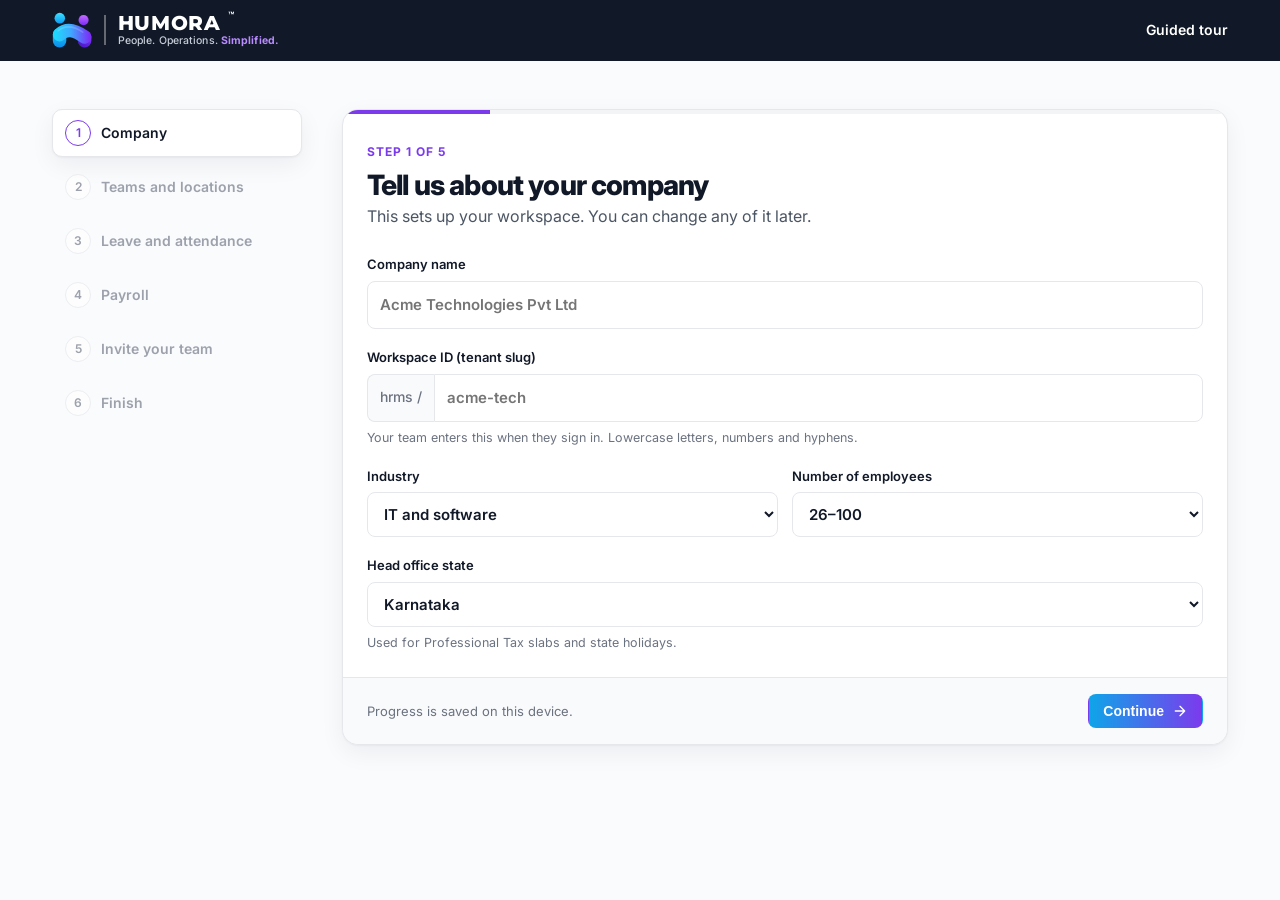
==== commit dd6bc2e1: "Rebrand to Humora with the new logo - Add crisp vector logo mark (assets/humora-mark.svg) and   tran" ====
--- a/onboarding.html
+++ b/onboarding.html
@@ -3,15 +3,15 @@
 <head>
 <meta charset="utf-8">
 <meta name="viewport" content="width=device-width, initial-scale=1">
-<title>Set up your company · AI Automation Labs HRMS</title>
-<meta name="description" content="Set up your company in AI Automation Labs HRMS: departments, leave policy, payroll and team.">
+<title>Set up your company · Humora</title>
+<meta name="description" content="Set up your company in Humora: departments, leave policy, payroll and team.">
 <meta name="theme-color" content="#111827">
 <link rel="preconnect" href="https://fonts.googleapis.com">
 <link rel="preconnect" href="https://fonts.gstatic.com" crossorigin>
-<link href="https://fonts.googleapis.com/css2?family=Inter:wght@400;500;600;700;800&display=swap" rel="stylesheet">
+<link href="https://fonts.googleapis.com/css2?family=Inter:wght@400;500;600;700;800&family=Montserrat:wght@800&display=swap" rel="stylesheet">
 <link rel="stylesheet" href="site.css">
 <link rel="stylesheet" href="pages.css">
-<link rel="icon" href="data:image/svg+xml,%3Csvg xmlns='http://www.w3.org/2000/svg' viewBox='0 0 32 32'%3E%3Crect width='32' height='32' rx='8' fill='%23059669'/%3E%3Cpath d='M9 22v-1.5a4.5 4.5 0 0 1 4.5-4.5h5a4.5 4.5 0 0 1 4.5 4.5V22M16 13.5a3.5 3.5 0 1 0 0-7 3.5 3.5 0 0 0 0 7Z' fill='none' stroke='white' stroke-width='2.2' stroke-linecap='round'/%3E%3C/svg%3E">
+<link rel="icon" type="image/svg+xml" href="assets/humora-mark.svg">
 </head>
 <body>
 <svg width="0" height="0" style="position:absolute" aria-hidden="true">
@@ -41,10 +41,7 @@
 <header class="topbar">
   <div class="container">
     <nav class="nav" aria-label="Main">
-      <a href="index.html" class="logo" aria-label="AI Automation Labs HRMS home">
-        <span class="logo-mark"><svg viewBox="0 0 24 24" fill="none" stroke="#fff" stroke-width="2.4" stroke-linecap="round"><path d="M5 20v-1a5 5 0 0 1 5-5h4a5 5 0 0 1 5 5v1"/><circle cx="12" cy="7" r="3.5"/></svg></span>
-        <span>AI Automation Labs HRMS<small>Core HR &amp; Payroll</small></span>
-      </a>
+      <a href="index.html" class="logo" aria-label="Humora home"><img class="logo-img" src="assets/humora-mark.svg" alt="" width="40" height="36"><span class="logo-sep" aria-hidden="true"></span><span class="logo-text"><span class="logo-word">HUMORA<sup>™</sup></span><small class="logo-tag">People. Operations. <b>Simplified.</b></small></span></a>
       <div class="right"><span class="hide-sm" id="who"></span><a href="tour.html">Guided tour</a></div>
     </nav>
   </div>
@@ -127,7 +124,7 @@
 
       <!-- Step 4: Payroll -->
       <section class="step" data-step="3" hidden>
-        <div class="wiz-head"><span class="kicker">Step 4 of 5</span><h2>Payroll and compliance</h2><p>Choose when you pay and which statutory deductions apply. HRMS calculates them on every pay run.</p></div>
+        <div class="wiz-head"><span class="kicker">Step 4 of 5</span><h2>Payroll and compliance</h2><p>Choose when you pay and which statutory deductions apply. Humora calculates them on every pay run.</p></div>
         <div class="wiz-body">
           <div class="two">
             <div class="field"><label for="o-payday">Salary paid on</label>
@@ -170,7 +167,7 @@
           <div class="next-grid">
             <button type="button" class="next" id="send-setup"><b>Send my setup</b><span>Opens your email app with the setup filled in, addressed to our team.</span><span class="go">Send setup <svg><use href="#i-arrow"/></svg></span></button>
             <a class="next" href="tour.html"><b>Take the guided tour</b><span>See how attendance, leave and payroll work in the demo company while you wait.</span><span class="go">Start the tour <svg><use href="#i-arrow"/></svg></span></a>
-            <a class="next" href="https://hrms-updated-25-09-2026.onrender.com/login"><b>Open the live demo</b><span>Sign in with a demo account: Company Admin, HR Admin, Manager or Employee.</span><span class="go">Open HRMS <svg><use href="#i-arrow"/></svg></span></a>
+            <a class="next" href="https://hrms-updated-25-09-2026.onrender.com/login"><b>Open the live demo</b><span>Sign in with a demo account: Company Admin, HR Admin, Manager or Employee.</span><span class="go">Open Humora <svg><use href="#i-arrow"/></svg></span></a>
             <a class="next" href="index.html#contact"><b>Book assisted onboarding</b><span>We set up your salary structures, leave policies and employee import with you.</span><span class="go">Talk to us <svg><use href="#i-arrow"/></svg></span></a>
           </div>
           <p class="status-msg" id="send-msg" role="status" hidden></p>
@@ -307,8 +304,8 @@
 document.getElementById('send-setup').onclick=()=>{
   const lines=summary().map(([k,v])=>`${k}: ${v}`);
   const a=S.account||{};
-  const body=`New HRMS workspace request\n\nContact: ${a.name||''} · ${a.email||''} · +91 ${a.phone||''}\n\n${lines.join('\n')}`;
-  location.href=`mailto:${CONTACT_EMAIL}?subject=${encodeURIComponent('HRMS setup: '+S.company.name)}&body=${encodeURIComponent(body)}`;
+  const body=`New Humora workspace request\n\nContact: ${a.name||''} · ${a.email||''} · +91 ${a.phone||''}\n\n${lines.join('\n')}`;
+  location.href=`mailto:${CONTACT_EMAIL}?subject=${encodeURIComponent('Humora setup: '+S.company.name)}&body=${encodeURIComponent(body)}`;
   const m=document.getElementById('send-msg');m.hidden=false;m.textContent=`Your email app should open with your setup filled in. If it doesn't, write to ${CONTACT_EMAIL}.`;
 };
 
--- a/site.css
+++ b/site.css
@@ -1,6 +1,8 @@
 :root{
   --charcoal:#111827; --charcoal-2:#1B2437; --charcoal-3:#273248;
-  --brand:#059669; --brand-600:#047857; --brand-400:#10B981; --brand-300:#6EE7B7; --brand-50:#ECFDF5; --brand-100:#D1FAE5;
+  --brand:#7C3AED; --brand-600:#6D28D9; --brand-400:#8B5CF6; --brand-300:#C4B5FD; --brand-50:#F5F3FF; --brand-100:#EDE9FE;
+  --cyan:#0EA5E9; --cyan-300:#5EE1FF; --grad:linear-gradient(90deg,#0EA5E9,#7C3AED);
+  --green:#059669; --green-50:#ECFDF5;
   --text:#111827; --muted:#4B5563; --subtle:#6B7280;
   --border:#E5E7EB; --panel:#FAFBFD; --white:#FFFFFF;
   --amber:#D97706; --amber-50:#FFFBEB; --red:#DC2626; --red-50:#FEF2F2; --blue:#2563EB; --blue-50:#EFF6FF;
@@ -22,8 +24,8 @@
 /* Buttons */
 .btn{display:inline-flex;align-items:center;justify-content:center;gap:8px;font-weight:600;font-size:15px;border-radius:10px;padding:12px 20px;transition:background .15s,border-color .15s,transform .15s;white-space:nowrap;cursor:pointer;border:1px solid transparent}
 .btn-sm{padding:8px 14px;font-size:14px;border-radius:8px}
-.btn-primary{background:var(--brand);color:#fff}
-.btn-primary:hover{background:var(--brand-600)}
+.btn-primary{background:var(--grad);color:#fff}
+.btn-primary:hover{background:linear-gradient(90deg,#0284C7,#6D28D9)}
 .btn-ghost-dark{color:#fff;border-color:rgba(255,255,255,.22)}
 .btn-ghost-dark:hover{background:rgba(255,255,255,.08);border-color:rgba(255,255,255,.4)}
 .btn-outline{border-color:var(--border);background:#fff;color:var(--text)}
@@ -37,8 +39,16 @@
 .logo{display:flex;align-items:center;gap:10px;font-weight:800;letter-spacing:-.01em}
 .logo-mark{width:32px;height:32px;border-radius:8px;background:var(--brand);display:grid;place-items:center;flex-shrink:0}
 .logo-mark svg{width:18px;height:18px}
-.logo small{display:block;font-size:11px;font-weight:500;color:#9CA3AF;letter-spacing:.02em;line-height:1.1}
-.logo span{line-height:1.15;font-size:15px}
+.logo{gap:12px}
+.logo-img{height:36px;width:auto;flex-shrink:0}
+.logo-sep{width:1.5px;height:30px;background:rgba(255,255,255,.35);flex-shrink:0}
+.logo-text{display:flex;flex-direction:column;gap:3px;line-height:1}
+.logo-word{font-family:Montserrat,Inter,system-ui,sans-serif;font-weight:800;font-size:20px;letter-spacing:.03em;color:#fff;position:relative;padding-right:14px;width:max-content}
+.logo-word sup{position:absolute;top:-3px;right:0;font-family:Inter,sans-serif;font-size:10px;font-weight:600;letter-spacing:0;line-height:1}
+.logo-tag{display:block;font-size:10.5px;font-weight:500;color:#C7CDD8;letter-spacing:.01em;white-space:nowrap}
+.logo-tag b{color:#B98CFF;font-weight:700}
+@media(max-width:380px){.logo-tag{display:none}}
+.brand-img{width:26px;height:auto;flex-shrink:0}
 .nav-links{display:none;gap:28px;font-size:14px;color:#D1D5DB;font-weight:500}
 .nav-links a:hover{color:#fff}
 .nav-cta{display:none;gap:10px;align-items:center}
@@ -54,12 +64,12 @@
 
 /* Hero */
 .hero{background:var(--charcoal);color:#fff;position:relative;overflow:hidden;padding:64px 0 0}
-.hero::before{content:"";position:absolute;inset:0;background:radial-gradient(800px 400px at 50% -10%,rgba(16,185,129,.22),transparent 70%);pointer-events:none}
+.hero::before{content:"";position:absolute;inset:0;background:radial-gradient(800px 400px at 50% -10%,rgba(124,58,237,.22),transparent 70%);pointer-events:none}
 .hero-inner{position:relative;text-align:center;max-width:860px;margin:0 auto}
-.eyebrow{display:inline-flex;align-items:center;gap:8px;font-size:13px;font-weight:600;color:var(--brand-300);background:rgba(16,185,129,.1);border:1px solid rgba(16,185,129,.25);padding:6px 12px;border-radius:999px}
+.eyebrow{display:inline-flex;align-items:center;gap:8px;font-size:13px;font-weight:600;color:var(--brand-300);background:rgba(124,58,237,.1);border:1px solid rgba(124,58,237,.25);padding:6px 12px;border-radius:999px}
 .eyebrow .dot{width:6px;height:6px;border-radius:50%;background:var(--brand-400)}
 h1{font-size:clamp(36px,6vw,64px);line-height:1.06;font-weight:800;letter-spacing:-.035em;margin:22px 0 18px;text-wrap:balance}
-h1 em{font-style:normal;color:var(--brand-300)}
+h1 em{font-style:normal;background:linear-gradient(90deg,var(--cyan-300),#B98CFF);-webkit-background-clip:text;background-clip:text;color:transparent}
 .lead{font-size:clamp(17px,2vw,20px);color:#C7CDD8;max-width:680px;margin:0 auto;text-wrap:pretty}
 .hero-cta{display:flex;gap:12px;justify-content:center;flex-wrap:wrap;margin-top:32px}
 .checks{display:flex;gap:10px 22px;justify-content:center;flex-wrap:wrap;margin-top:22px;font-size:14px;color:#9CA3AF}
@@ -88,14 +98,14 @@
 .side .brandline .logo-mark{width:24px;height:24px;border-radius:6px}
 .side .brandline .logo-mark svg{width:13px;height:13px}
 .side a{display:flex;align-items:center;gap:10px;padding:8px 10px;border-radius:8px;margin-bottom:2px}
-.side a.on{background:rgba(16,185,129,.14);color:#fff}
+.side a.on{background:rgba(124,58,237,.14);color:#fff}
 .side a svg{width:15px;height:15px}
 .main{padding:18px;background:#F8FAFC;min-width:0}
 .main-head{display:flex;justify-content:space-between;align-items:flex-start;gap:12px;margin-bottom:14px;flex-wrap:wrap}
 .main-head h4{font-size:17px;font-weight:700;letter-spacing:-.01em}
 .main-head p{font-size:12px;color:var(--subtle)}
 .pill{display:inline-flex;align-items:center;gap:6px;font-size:11px;font-weight:600;padding:3px 9px;border-radius:999px;white-space:nowrap}
-.p-green{background:var(--brand-50);color:var(--brand-600)}
+.p-green{background:var(--green-50);color:var(--green)}
 .p-amber{background:var(--amber-50);color:var(--amber)}
 .p-red{background:var(--red-50);color:var(--red)}
 .p-blue{background:var(--blue-50);color:var(--blue)}
@@ -296,7 +306,7 @@
 
 /* CTA */
 .cta{background:var(--charcoal);color:#fff;border-radius:20px;padding:56px 24px;text-align:center;position:relative;overflow:hidden}
-.cta::before{content:"";position:absolute;inset:0;background:radial-gradient(600px 300px at 50% 0,rgba(16,185,129,.22),transparent 70%)}
+.cta::before{content:"";position:absolute;inset:0;background:radial-gradient(600px 300px at 50% 0,rgba(124,58,237,.22),transparent 70%)}
 .cta>*{position:relative}
 .cta h2{color:#fff}
 .cta p{color:#C7CDD8;max-width:560px;margin:0 auto;font-size:18px}
@@ -310,6 +320,6 @@
 .foot a{display:block;padding:4px 0}
 .foot a:hover{color:#fff}
 .foot-bottom{border-top:1px solid rgba(255,255,255,.08);margin-top:40px;padding-top:20px;display:flex;justify-content:space-between;flex-wrap:wrap;gap:8px;font-size:13px}
-.logo.light span{color:#fff}
+
 
 @media(prefers-reduced-motion:reduce){*{transition:none!important;scroll-behavior:auto!important}}
--- a/pages.css
+++ b/pages.css
@@ -19,13 +19,13 @@
 .auth{display:grid;grid-template-columns:1fr;min-height:calc(100vh - 60px)}
 @media(min-width:960px){.auth{grid-template-columns:1fr 1fr}}
 .auth-side{background:var(--charcoal-2);color:#fff;padding:48px 0;position:relative;overflow:hidden}
-.auth-side::before{content:"";position:absolute;inset:0;background:radial-gradient(500px 300px at 20% 0,rgba(16,185,129,.2),transparent 70%)}
+.auth-side::before{content:"";position:absolute;inset:0;background:radial-gradient(500px 300px at 20% 0,rgba(124,58,237,.2),transparent 70%)}
 .auth-side .inner{position:relative;max-width:480px;margin:0 auto;padding:0 24px}
 .auth-side .kicker{color:var(--brand-300)}
 .auth-side h1{font-size:clamp(30px,4vw,44px);margin:12px 0 28px}
 .steps{list-style:none;display:flex;flex-direction:column;gap:22px;counter-reset:s}
 .steps li{display:flex;gap:16px;align-items:flex-start;counter-increment:s}
-.steps li::before{content:counter(s);width:34px;height:34px;border-radius:50%;background:rgba(16,185,129,.16);color:var(--brand-300);display:grid;place-items:center;font-weight:800;flex-shrink:0;border:1px solid rgba(16,185,129,.35)}
+.steps li::before{content:counter(s);width:34px;height:34px;border-radius:50%;background:rgba(124,58,237,.16);color:var(--brand-300);display:grid;place-items:center;font-weight:800;flex-shrink:0;border:1px solid rgba(124,58,237,.35)}
 .steps b{display:block;font-size:16px}
 .steps span{color:#C7CDD8;font-size:14.5px}
 .auth-note{margin-top:36px;padding:18px;border-radius:12px;background:rgba(255,255,255,.05);border:1px solid rgba(255,255,255,.08);font-size:14px;color:#C7CDD8}
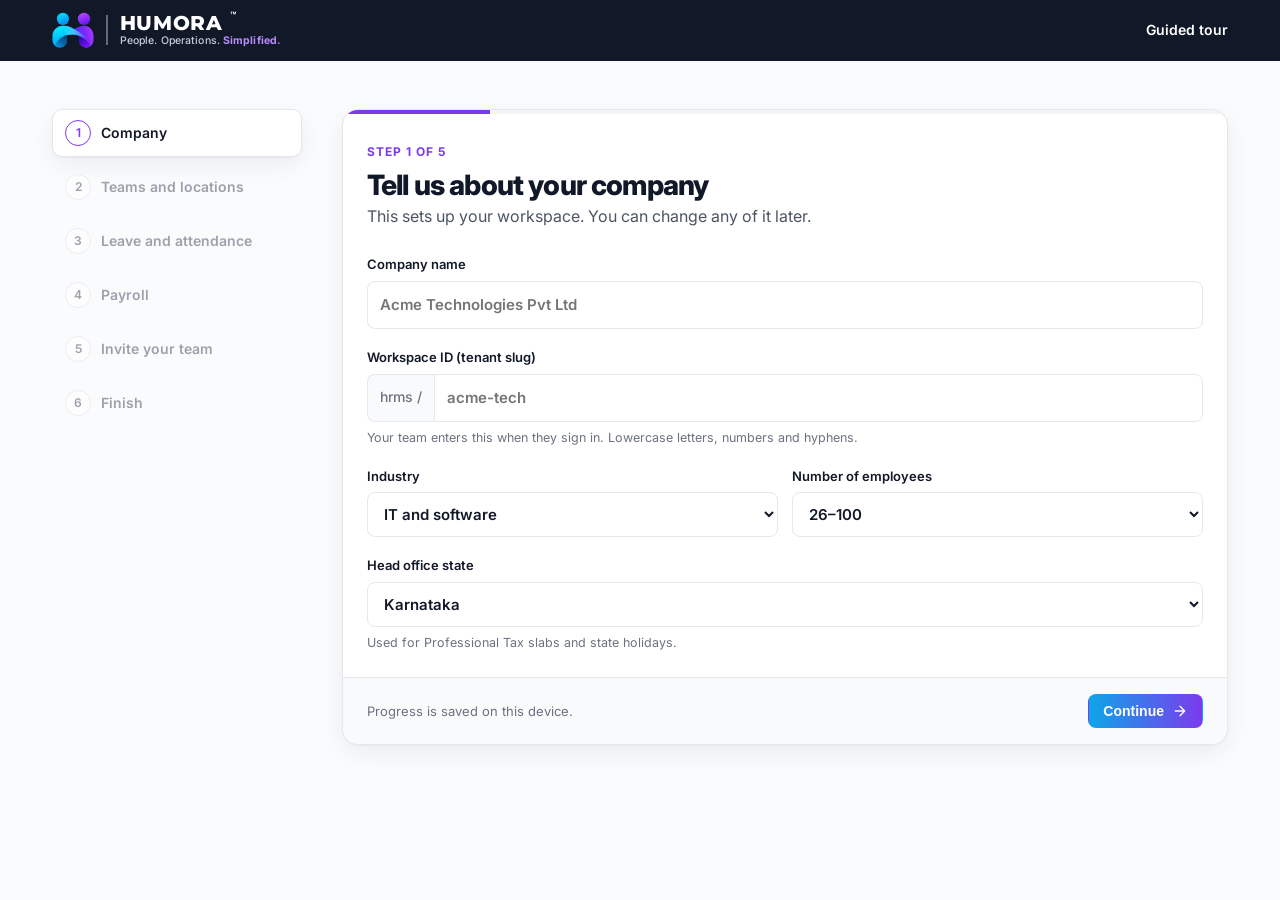
==== commit 97d1406f: "Redraw the Humora mark from the final logo artwork - Rebuild assets/humora-mark.svg to match the sup" ====
--- a/onboarding.html
+++ b/onboarding.html
@@ -12,6 +12,7 @@
 <link rel="stylesheet" href="site.css">
 <link rel="stylesheet" href="pages.css">
 <link rel="icon" type="image/svg+xml" href="assets/humora-mark.svg">
+<link rel="apple-touch-icon" href="assets/humora-mark.png">
 </head>
 <body>
 <svg width="0" height="0" style="position:absolute" aria-hidden="true">
@@ -41,7 +42,7 @@
 <header class="topbar">
   <div class="container">
     <nav class="nav" aria-label="Main">
-      <a href="index.html" class="logo" aria-label="Humora home"><img class="logo-img" src="assets/humora-mark.svg" alt="" width="40" height="36"><span class="logo-sep" aria-hidden="true"></span><span class="logo-text"><span class="logo-word">HUMORA<sup>™</sup></span><small class="logo-tag">People. Operations. <b>Simplified.</b></small></span></a>
+      <a href="index.html" class="logo" aria-label="Humora home"><img class="logo-img" src="assets/humora-mark.svg" alt="" width="42" height="36"><span class="logo-sep" aria-hidden="true"></span><span class="logo-text"><span class="logo-word">HUMORA<sup>™</sup></span><small class="logo-tag">People. Operations. <b>Simplified.</b></small></span></a>
       <div class="right"><span class="hide-sm" id="who"></span><a href="tour.html">Guided tour</a></div>
     </nav>
   </div>
